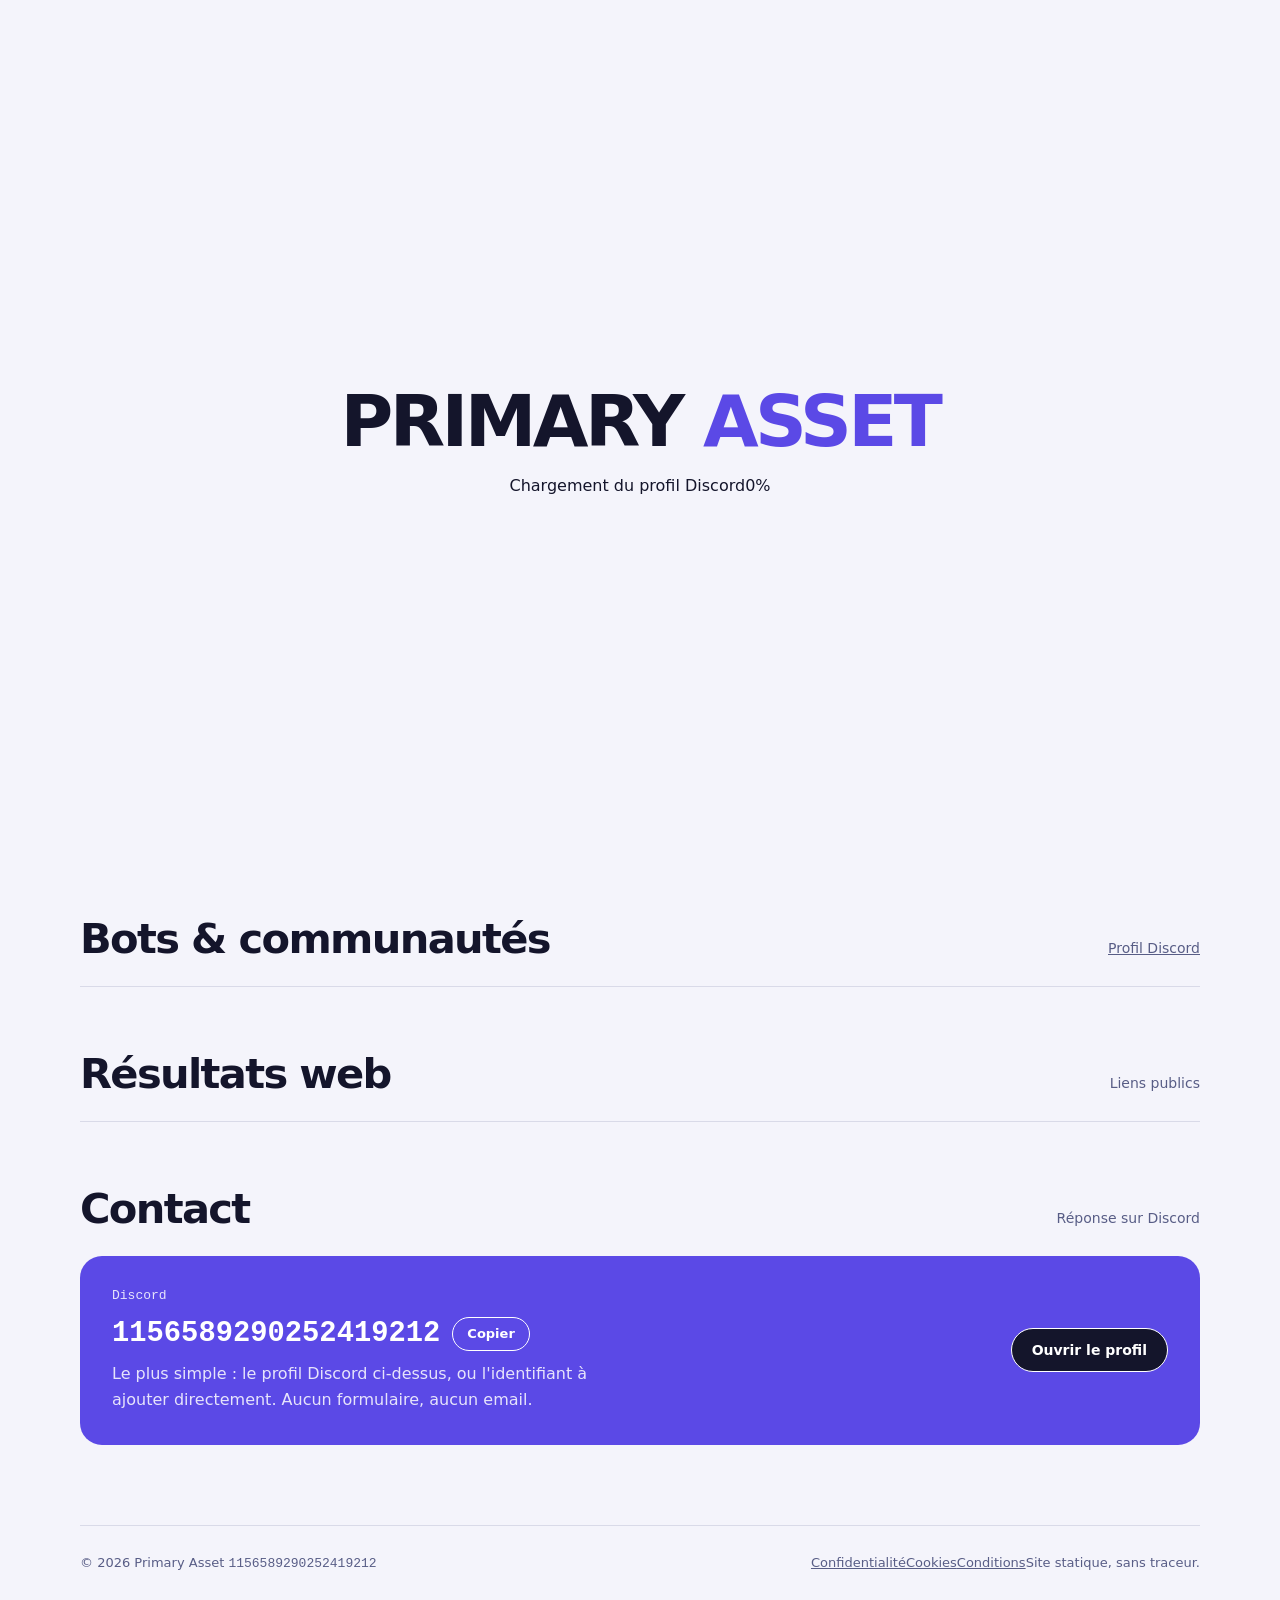
==== index.html @ 7b83eb38 "Update index.html" ====
<!doctype html>
<html lang="fr" data-theme="dark">
  <head>
    <meta charset="utf-8" />
    <meta name="viewport" content="width=device-width, initial-scale=1" />
    <title>Primary Asset | Portfolio Discord, projets et bots</title>
    <meta
      name="description"
      content="Portfolio Discord de Primary Asset : projets, bots, communautés et contact. Discord : 1156589290252419212."
    />
    <meta name="theme-color" content="#0c0d1b" media="(prefers-color-scheme: dark)" />
    <meta name="theme-color" content="#f6f7f9" media="(prefers-color-scheme: light)" />
    <link rel="canonical" href="https://primary-asset.fr/" />
    <meta name="color-scheme" content="dark light" />
    <meta property="og:type" content="profile" />
    <meta property="og:title" content="Primary Asset | Portfolio Discord" />
    <meta
      property="og:description"
      content="Projets, bots, communautés et contact de Primary Asset."
    />
    <meta property="og:locale" content="fr_FR" />
    <meta property="og:image" content="https://primary-asset.fr/og-image.png" />
    <meta property="og:image:width" content="1200" />
    <meta property="og:image:height" content="630" />
    <meta name="twitter:card" content="summary_large_image" />
    <meta name="twitter:title" content="Primary Asset | Portfolio Discord" />
    <meta name="twitter:image" content="https://primary-asset.fr/og-image.png" />
    <link rel="icon" type="image/svg+xml" href="icon.svg" />
    <meta property="og:site_name" content="Primary Asset" />
    <meta property="og:url" content="https://primary-asset.fr/" />

    <script>document.documentElement.classList.add("js");setTimeout(function(){document.documentElement.classList.add("ready")},4500);try{var t=localStorage.getItem("pa-theme");document.documentElement.dataset.theme=t||(matchMedia("(prefers-color-scheme: light)").matches?"light":"dark")}catch(e){}</script>
    <link rel="stylesheet" href="assets/fonts/fonts.css" />
    <link rel="stylesheet" href="styles.css" />
    <script type="application/ld+json">
    {"@context":"https://schema.org","@type":"WebSite","name":"Primary Asset","url":"https://primary-asset.fr/","inLanguage":"fr","author":{"@type":"Person","name":"Primary Asset","sameAs":["https://discord.com/users/1156589290252419212"]}}
    </script>
    <noscript><style>.boot{display:none}</style></noscript>
  </head>

  <body>
    <div id="boot" class="boot" aria-hidden="true">
      <div class="boot-inner">
        <p class="boot-word">PRIMARY <em>ASSET</em></p>
        <span class="boot-bar"><i></i></span>
        <p class="boot-row"><span>Chargement du profil Discord</span><span id="boot-count">0%</span></p>
      </div>
    </div>

    <a class="skip" href="#main">Aller au contenu</a>

    <header class="site-head">
      <div class="wrap head-row">
        <a class="brand" href="#top">
          <span class="brand-mark">PA</span>
          <span class="brand-name">Primary Asset</span>
        </a>

        <nav class="nav" aria-label="Navigation principale">
          <a href="#projets">Projets</a>
          <a href="#carte">Profil</a>
          <a href="#bots">Bots</a>
          <a href="#resultats">Résultats</a>
          <a href="#contact">Contact</a>
        </nav>

        <div class="head-actions">
          <button id="theme" class="icon-btn" type="button" aria-label="Changer de thème">
            <svg class="ico-theme" viewBox="0 0 24 24" width="18" height="18" aria-hidden="true"><circle cx="12" cy="12" r="8.5" fill="none" stroke="currentColor" stroke-width="1.8"/><path d="M12 3.5a8.5 8.5 0 0 1 0 17z" fill="currentColor"/></svg>
          </button>
          <a class="btn btn-sm" href="https://discord.com/users/1156589290252419212" rel="me noopener">
            Discord
          </a>
        </div>
      </div>
    </header>

    <main id="main">
      <section id="top" class="hero wrap">
        <div class="hero-txt">
          <p class="eyebrow rise" style="--d:0"><span class="pulse"></span>Portfolio Discord en français</p>
          <h1 id="titre">Primary <span class="slash">/</span> Asset</h1>
          <p class="lede rise" style="--d:450" id="accroche">
            Je construis des bots et des sites, et je fais vivre des communautés Discord.
            Toujours un projet en cours, toujours quelque chose à tester.
          </p>

          <div class="badges rise" style="--d:560">
            <span class="badge" id="pseudo">@primary-asset</span>
            <span class="badge" id="badge-id">1156589290252419212</span>
          </div>

          <div class="cta rise" style="--d:660">
            <a class="btn btn-primary" data-discord href="https://discord.com/users/1156589290252419212" rel="me noopener">Me contacter</a>
            <a class="btn" href="#projets">Voir les projets</a>
            <a class="btn btn-ghost" href="#resultats">Les résultats</a>
          </div>

          <div class="stats rise" style="--d:760">
            <div class="stat"><b id="stat-projects">0</b><small>projets</small></div>
            <div class="stat"><b id="stat-bots">0</b><small>bots et communautés</small></div>
            <div class="stat"><b id="stat-results">0</b><small>liens publics</small></div>
            <div class="stat"><b id="stat-langue">FR</b><small>langue</small></div>
          </div>
        </div>

        <div class="dcard-wrap rise" style="--d:500">
        <article id="carte" class="dcard" aria-label="Profil Discord">
          <div class="dcard-banner" id="dc-banner" aria-hidden="true"></div>
          <div class="dcard-head">
            <div class="dcard-avatar-wrap">
              <span class="dcard-avatar" id="dc-avatar" role="img" aria-label="Avatar Discord de Primary Asset"></span>
              <span class="dcard-status" id="dc-dot" aria-hidden="true"></span>
            </div>
            <button id="dc-live-toggle" class="dcard-switch" type="button" aria-pressed="false">
              <span class="dcard-switch-dot" aria-hidden="true"></span>
              <span id="dc-live-text">Activer le statut en direct</span>
            </button>
          </div>

          <div class="dcard-body">
            <h2 class="dcard-name"><span id="dc-name">Primary Asset</span> <span class="dcard-tagpill" id="dc-tag">FR</span></h2>
            <p class="dcard-handle" id="dc-handle">@primary-asset</p>
            <p class="dcard-meta">
              <span class="dcard-state" id="dc-state">HORS LIGNE</span>
              <span class="dcard-clock"><span id="dc-date">2026-01-01</span> <span id="dc-time">00:00:00</span></span>
            </p>
          </div>

          <div class="dcard-rows">
            <div class="dcard-row"><span class="k">Rôle</span><span class="v" id="dc-role"></span></div>
            <div class="dcard-row"><span class="k">Serveur</span><span class="v" id="dc-serveur"></span></div>
            <div class="dcard-row"><span class="k">Membres</span><span class="v" id="dc-membres"></span></div>
            <div class="dcard-row"><span class="k" id="dc-connexion-k">Dernière connexion</span><span class="v" id="dc-connexion"></span></div>
          </div>

          <footer class="dcard-foot">
            <span><b id="dc-projets">0</b> projets</span>
            <span><b id="dc-resultats">0</b> liens</span>
            <span><b id="dc-langue">FR</b> langue</span>
          </footer>
        </article>
        </div>
      </section>

      <div class="marquee" aria-hidden="true"><div class="marquee-track" id="marquee"></div></div>

      <section id="projets" class="wrap" data-reveal>
        <div class="sec-head">
          <h2>Projets</h2>
          <a href="#contact">Un projet en tête ?</a>
        </div>
        <div id="projects" class="cards"></div>
      </section>

      <section id="bots" class="wrap" data-reveal>
        <div class="sec-head">
          <h2>Bots &amp; communautés</h2>
          <a data-discord href="https://discord.com/users/1156589290252419212" rel="me noopener">Profil Discord</a>
        </div>
        <ul id="bots-list" class="list"></ul>
      </section>

      <section id="resultats" class="wrap" data-reveal>
        <div class="sec-head">
          <h2>Résultats web</h2>
          <span class="sec-note">Liens publics</span>
        </div>
        <ul id="results-list" class="list"></ul>
      </section>

      <section id="contact" class="wrap" data-reveal>
        <div class="sec-head">
          <h2>Contact</h2>
          <span class="sec-note">Réponse sur Discord</span>
        </div>

        <div class="contact-card">
          <div class="contact-txt">
            <p class="eyebrow">Discord</p>
            <p class="contact-id">
              <span id="discord-id">1156589290252419212</span>
              <button id="copy" class="btn btn-sm" type="button" data-copy="1156589290252419212">
                Copier
              </button>
            </p>
            <p class="contact-hint">
              Le plus simple : le profil Discord ci-dessus, ou l'identifiant à ajouter
              directement. Aucun formulaire, aucun email.
            </p>
          </div>
          <a class="btn btn-primary contact-cta" data-discord href="https://discord.com/users/1156589290252419212" rel="me noopener">
            Ouvrir le profil
          </a>
        </div>
      </section>
    </main>

    <footer class="site-foot wrap">
      <p>© <span id="year">2026</span> Primary Asset <span class="mono" id="foot-id">1156589290252419212</span></p>
      <nav class="foot-note" aria-label="Pages légales"><a href="confidentialite.html">Confidentialité</a><a href="cookies.html">Cookies</a><a href="conditions.html">Conditions</a><span>Site statique, sans traceur.</span></nav>
    </footer>

    <script src="content.js"></script>
    <script src="app.js"></script>
    <script src="motion.js"></script>
  </body>
</html>
---- styles.css ----
/* Primary Asset v3 — indigo nuit, accent violet, carte façon profil Discord */
:root{
  --bg:#0c0d1b;--bg-soft:#12142a;--panel:#171a36;--panel-2:#1e2244;
  --text:#eceefd;--muted:#a0a6cf;
  --line:rgba(160,170,255,.14);--line-strong:rgba(160,170,255,.3);
  --accent:#8b7bff;--accent-soft:#b3a8ff;--accent-ink:#0c0d1b;
  --ok:#3ddc97;--shadow:0 24px 60px rgba(3,4,20,.55);
  --font-sans:"Space Grotesk","Segoe UI",system-ui,sans-serif;
  --font-mono:"JetBrains Mono",ui-monospace,"Cascadia Mono",monospace;
}
[data-theme="light"]{
  --bg:#f4f4fb;--bg-soft:#ebecf7;--panel:#fff;--panel-2:#f1f2fb;
  --text:#14152b;--muted:#585d86;
  --line:rgba(30,34,90,.12);--line-strong:rgba(30,34,90,.26);
  --accent:#5b49e6;--accent-soft:#4a39c9;--accent-ink:#fff;
  --shadow:0 20px 44px rgba(30,34,90,.14);
}
*,*::before,*::after{box-sizing:border-box}
html{scroll-behavior:smooth;scroll-padding-top:96px}
body{margin:0;background:var(--bg);color:var(--text);font:400 16px/1.65 var(--font-sans);-webkit-font-smoothing:antialiased;overflow-x:hidden}
a{color:inherit}
::selection{background:var(--accent);color:var(--accent-ink)}
.wrap{width:min(1120px,100% - 40px);margin-inline:auto}
.mono{font-family:var(--font-mono)}
.sr-only{position:absolute;width:1px;height:1px;margin:-1px;padding:0;overflow:hidden;clip:rect(0 0 0 0);white-space:nowrap;border:0}
.skip{position:absolute;left:-9999px;top:0;z-index:200;padding:12px 16px;background:var(--accent);color:var(--accent-ink);font-weight:600}
.skip:focus{left:12px;top:12px}
:where(a,button,[tabindex]):focus-visible{outline:2px solid var(--accent-soft);outline-offset:3px}

/* chargement */
.boot{position:fixed;inset:0;z-index:900;display:grid;place-items:center;background:var(--bg);transition:opacity .4s,visibility .4s}
.boot.is-done{opacity:0;visibility:hidden}
.boot-inner{text-align:center}
.boot-word{margin:0;font-size:clamp(2rem,9vw,4.5rem);font-weight:700;letter-spacing:-.05em;line-height:1}
.boot-word em{font-style:normal;color:var(--accent)}
.boot-line{display:block;width:64px;height:3px;margin:18px auto 0;border-radius:3px;background:var(--accent);animation:bl 1s ease-in-out infinite}
.boot-note{margin:14px 0 0;font-size:13px;color:var(--muted)}
@keyframes bl{0%{transform:scaleX(.1)}60%,100%{transform:scaleX(1)}}

/* en-tête */
.site-head{position:sticky;top:0;z-index:100;border-bottom:1px solid var(--line);background:color-mix(in srgb,var(--bg) 85%,transparent);backdrop-filter:blur(14px)}
.head-row{display:flex;align-items:center;gap:18px;min-height:64px}
.brand{display:inline-flex;align-items:center;gap:10px;text-decoration:none;font-weight:700;letter-spacing:-.02em}
.brand-mark{display:grid;place-items:center;width:32px;height:32px;border-radius:10px;background:var(--accent);color:var(--accent-ink);font-size:13px;font-weight:700}
.nav{display:flex;gap:6px;margin-left:auto;font-size:14px}
.nav a{padding:7px 14px;border-radius:999px;color:var(--muted);text-decoration:none;transition:background .15s,color .15s}
.nav a:hover,.nav a[aria-current="true"]{background:var(--panel-2);color:var(--text)}
.head-actions{display:flex;align-items:center;gap:8px}
.icon-btn{width:36px;height:36px;display:grid;place-items:center;border:1px solid var(--line);border-radius:50%;background:transparent;color:var(--muted);cursor:pointer}
.icon-btn:hover{border-color:var(--line-strong);color:var(--text)}

/* boutons */
.btn{display:inline-flex;align-items:center;justify-content:center;gap:8px;min-height:44px;padding:10px 20px;border:1px solid var(--line-strong);border-radius:999px;background:transparent;color:var(--text);text-decoration:none;font:600 14px var(--font-sans);cursor:pointer;transition:transform .15s,background .15s,border-color .15s}
.btn:hover{border-color:var(--accent);transform:translateY(-1px)}
.btn-primary{background:var(--accent);border-color:var(--accent);color:var(--accent-ink)}
.btn-primary:hover{background:var(--accent-soft);border-color:var(--accent-soft)}
.btn-ghost{border-color:transparent;color:var(--muted)}
.btn-sm{min-height:34px;padding:6px 14px;font-size:13px}

/* accueil */
.hero{display:grid;grid-template-columns:minmax(0,1fr) 410px;gap:64px;align-items:center;padding:72px 0 48px}
.eyebrow{margin:0 0 14px;font:500 13px var(--font-mono);color:var(--accent-soft)}
h1{margin:0;font-size:clamp(3rem,8vw,6.2rem);font-weight:700;line-height:.95;letter-spacing:-.055em}
h1 .slash{font-weight:300;color:var(--muted)}
.lede{max-width:46ch;margin:26px 0 0;font-size:1.15rem;color:var(--muted)}
.badges{display:flex;flex-wrap:wrap;gap:8px;margin-top:22px}
.badge{padding:4px 12px;border:1px solid var(--line);border-radius:999px;font:400 12.5px var(--font-mono);color:var(--muted)}
.cta{display:flex;flex-wrap:wrap;gap:10px;margin-top:30px}
.stats{display:flex;flex-wrap:wrap;gap:6px 28px;margin-top:36px;padding-top:20px;border-top:1px solid var(--line)}
.stat{display:flex;align-items:baseline;gap:8px}
.stat b{font-size:1.25rem;font-weight:700;letter-spacing:-.02em}
.stat small{font-size:13px;color:var(--muted)}

/* carte profil */
.dcard{position:relative;border:1px solid var(--line);border-radius:22px;background:var(--panel);box-shadow:var(--shadow);overflow:hidden}
.dcard-banner{height:140px;background:linear-gradient(135deg,var(--accent),#2f2594) center/cover no-repeat}
.dcard-head{display:flex;align-items:flex-end;justify-content:space-between;gap:12px;padding:0 20px;margin-top:-46px}
.dcard-avatar-wrap{position:relative;width:92px;height:92px;flex:none}
.dcard-avatar{display:block;width:100%;height:100%;border-radius:50%;border:6px solid var(--panel);background:var(--panel-2) center/cover no-repeat}
.dcard-status{position:absolute;right:1px;bottom:1px;width:24px;height:24px;border-radius:50%;border:5px solid var(--panel);background:#8b9aab}
.dcard-status.is-on{background:var(--ok)}
.dcard-switch{display:inline-flex;align-items:center;gap:8px;margin-bottom:4px;padding:7px 14px;border:1px solid var(--line-strong);border-radius:999px;background:var(--panel-2);color:var(--text);font:600 12.5px var(--font-sans);cursor:pointer}
.dcard-switch:hover{border-color:var(--accent)}
.dcard-switch-dot{width:9px;height:9px;border-radius:50%;background:var(--muted)}
.dcard-switch[aria-pressed="true"]{border-color:var(--ok)}
.dcard-switch[aria-pressed="true"] .dcard-switch-dot{background:var(--ok);box-shadow:0 0 0 4px rgba(61,220,151,.2)}
.dcard-body{padding:14px 20px 4px}
.dcard-name{display:flex;flex-wrap:wrap;align-items:center;gap:8px;margin:0;font-size:1.45rem;font-weight:700;letter-spacing:-.03em}
.dcard-tagpill{padding:2px 9px;border-radius:7px;background:var(--panel-2);border:1px solid var(--line);font:500 12px var(--font-mono);color:var(--muted)}
.dcard-handle{margin:2px 0 0;font:400 12.5px var(--font-mono);color:var(--muted);overflow-wrap:anywhere}
.dcard-meta{display:flex;flex-wrap:wrap;align-items:center;gap:10px;margin:14px 0 0;font-size:13px;color:var(--muted)}
.dcard-state{padding:3px 11px;border-radius:999px;background:var(--panel-2);color:var(--muted);font-weight:600;font-size:12.5px}
.dcard-state.is-on{color:var(--ok)}
.dcard-clock{font-family:var(--font-mono);font-size:12px}
.dcard-rows{margin:16px 20px 0;padding:4px 16px;border-radius:14px;background:var(--panel-2)}
.dcard-row{display:flex;justify-content:space-between;gap:16px;padding:10px 0;font-size:14px}
.dcard-row+.dcard-row{border-top:1px solid var(--line)}
.dcard-row .k{color:var(--muted);flex:none}
.dcard-row .v{text-align:right;font-weight:600;overflow-wrap:anywhere}
.dcard-foot{display:grid;grid-template-columns:repeat(3,1fr);margin-top:16px;border-top:1px solid var(--line)}
.dcard-foot span{padding:14px 8px;text-align:center;font-size:12.5px;color:var(--muted)}
.dcard-foot span+span{border-left:1px solid var(--line)}
.dcard-foot b{display:block;font-size:1.2rem;color:var(--text)}

/* sections */
section[id]{padding:56px 0 8px}
.hero{padding-bottom:48px}
.sec-head{display:flex;align-items:baseline;justify-content:space-between;gap:16px;margin-bottom:24px}
.sec-head h2{margin:0;font-size:clamp(1.8rem,4vw,2.6rem);font-weight:700;letter-spacing:-.04em;line-height:1.1}
.sec-head a,.sec-note{font-size:14px;color:var(--muted)}
.sec-head a:hover{color:var(--accent-soft)}
[data-reveal]{opacity:1;transform:none}

/* projets */
.cards{display:grid;grid-template-columns:repeat(6,minmax(0,1fr));gap:14px}
.card{grid-column:span 3;display:flex;flex-direction:column;gap:12px;padding:22px;border:1px solid var(--line);border-radius:18px;background:var(--panel);text-decoration:none;transition:border-color .18s,transform .18s}
.card:hover{border-color:var(--accent);transform:translateY(-2px)}
.card:nth-child(1){grid-column:span 4;grid-row:span 2;padding:30px;justify-content:flex-end;background:var(--panel-2)}
.card:nth-child(1) h3{font-size:2.2rem}
.card:nth-child(1) .bio{font-size:1.05rem;max-width:44ch}
.card:nth-child(2),.card:nth-child(3){grid-column:span 2}
.card-top{display:flex;align-items:center;gap:12px}
.mark{display:grid;place-items:center;width:40px;height:40px;border-radius:12px;background:hsl(var(--h) 70% 55%/.18);color:hsl(var(--h) 85% 72%);font-weight:700}
[data-theme="light"] .mark{color:hsl(var(--h) 65% 36%)}
.card h3{margin:0;font-size:1.3rem;font-weight:700;letter-spacing:-.03em}
.bio{margin:0;color:var(--muted);font-size:.95rem}
.bio.is-empty{font-style:italic;opacity:.7}
.tags{display:flex;flex-wrap:wrap;gap:6px;margin-top:auto}
.tags span{padding:2px 10px;border:1px solid var(--line);border-radius:999px;font-size:12px;color:var(--muted)}
.res-tags{margin-top:6px}
.host{font:400 12px var(--font-mono);color:var(--accent-soft)}

/* listes */
.list{margin:0;padding:0;list-style:none;border-top:1px solid var(--line)}
.list li{display:grid;grid-template-columns:minmax(0,1fr) auto;gap:14px;align-items:center;padding:16px 8px;border-bottom:1px solid var(--line);border-radius:10px}
.list li:hover{background:var(--panel)}
.list .n{display:none}
.list b{display:block;font-size:1.02rem;font-weight:600;letter-spacing:-.01em}
.list small{display:block;font-size:13.5px;color:var(--muted)}
.list a.name{text-decoration:none}
.list a.name:hover{color:var(--accent-soft);text-decoration:underline;text-underline-offset:4px}
.list .go{font-size:13px;font-weight:600;color:var(--muted);text-decoration:none}
.list .go:hover{color:var(--accent-soft)}

/* contact */
.contact-card{display:flex;flex-wrap:wrap;align-items:center;justify-content:space-between;gap:24px;padding:32px;border-radius:22px;background:var(--accent);color:var(--accent-ink)}
.contact-card .eyebrow{color:inherit;opacity:.85}
.contact-id{display:flex;flex-wrap:wrap;align-items:center;gap:12px;margin:0;font:600 clamp(1.1rem,3.4vw,1.8rem) var(--font-mono);overflow-wrap:anywhere}
.contact-hint{max-width:50ch;margin:10px 0 0;opacity:.85}
.contact-card .btn{border-color:var(--accent-ink);color:var(--accent-ink)}
.contact-card .btn-primary{background:var(--accent-ink);color:var(--accent)}
[data-theme="light"] .contact-card .btn-primary{color:#fff;background:#14152b}
.contact-card .btn:hover{transform:translateY(-1px)}

/* pied de page et pages légales */
.site-foot{display:flex;flex-wrap:wrap;justify-content:space-between;gap:10px;margin-top:72px;padding:26px 0 40px;border-top:1px solid var(--line);font-size:13px;color:var(--muted)}
.site-foot p{margin:0}.site-foot a:hover{color:var(--text)}
.legal{max-width:760px;padding:56px 0 0}
.legal h1{font-size:clamp(2.4rem,7vw,3.8rem)}
.legal h2{margin:38px 0 8px;font-size:1.3rem;letter-spacing:-.02em}
.legal p,.legal li{color:var(--muted)}
.legal strong{color:var(--text)}
.legal a:not(.btn){color:var(--accent-soft)}
.legal code{padding:1px 6px;border-radius:5px;background:var(--panel-2);font:13px var(--font-mono)}
.legal-lede{margin:20px 0 6px;font-size:1.1rem}
.legal-date{font:12.5px var(--font-mono)}
.legal-back{margin-top:40px}

@media (max-width:960px){
  .hero{grid-template-columns:1fr;gap:44px;padding-top:48px}
  .dcard{max-width:460px}
}
@media (max-width:820px){
  .head-row{flex-wrap:wrap;row-gap:0;padding-top:8px}
  .head-actions{margin-left:auto}
  .nav{order:3;flex-basis:100%;margin:0;overflow-x:auto;scrollbar-width:none}
  .nav a{white-space:nowrap}
  .cards{grid-template-columns:1fr 1fr}
  .card,.card:nth-child(n){grid-column:span 1;grid-row:auto;padding:22px}
  .card:nth-child(1){grid-column:span 2;padding:26px}
}
@media (max-width:560px){
  .wrap{width:min(1120px,100% - 28px)}
  .cards{grid-template-columns:1fr}
  .card:nth-child(n){grid-column:span 1}
  .brand-name{display:none}
  .contact-card{padding:24px}
}
@media (prefers-reduced-motion:reduce){
  html{scroll-behavior:auto}
  *,*::before,*::after{animation-duration:.001ms!important;animation-iteration-count:1!important;transition-duration:.001ms!important}
}
@media print{.site-head,.boot,.skip,.dcard-switch,#copy{display:none!important}body{background:#fff;color:#000}}

/* éditeur (#edition) */

.editor-overlay {
  position: fixed;
  inset: 0;
  z-index: 1000;
  display: grid;
  place-items: center;
  padding: 24px 16px;
  background: rgba(4, 6, 9, 0.72);
  backdrop-filter: blur(6px);
  overflow-y: auto;
}

.editor-panel {
  width: min(760px, 100%);
  max-height: min(88vh, 900px);
  display: flex;
  flex-direction: column;
  border: 1px solid var(--line-strong);
  background: var(--bg);
  box-shadow: var(--shadow);
}

.editor-head {
  position: relative;
  padding: 18px 22px 14px;
  border-bottom: 1px solid var(--line);
}

.editor-head h2 {
  margin: 0 0 4px;
  font-size: 1.2rem;
  letter-spacing: -0.02em;
}

.editor-sub {
  margin: 0;
  max-width: 52ch;
  font-size: 12.5px;
  color: var(--muted);
}

.editor-close {
  position: absolute;
  top: 14px;
  right: 14px;
  width: 30px;
  height: 30px;
  border: 1px solid var(--line);
  background: transparent;
  color: var(--muted);
  cursor: pointer;
}

.editor-close:hover {
  color: var(--text);
  border-color: var(--accent);
}

.editor-body {
  padding: 18px 22px 22px;
  overflow-y: auto;
}

.editor-group {
  margin: 0 0 22px;
  padding: 0;
  border: 0;
}

.editor-group legend {
  padding: 0 0 10px;
  font-family: var(--font-mono);
  font-size: 11px;
  letter-spacing: 0.14em;
  text-transform: uppercase;
  color: var(--accent);
}

.editor-field {
  display: block;
  margin-bottom: 12px;
}

.editor-field > span {
  display: block;
  margin-bottom: 5px;
  font-family: var(--font-mono);
  font-size: 10.5px;
  letter-spacing: 0.08em;
  text-transform: uppercase;
  color: var(--muted);
}

.editor-field input,
.editor-field textarea {
  width: 100%;
  padding: 9px 11px;
  border: 1px solid var(--line);
  background: var(--panel);
  color: var(--text);
  font-family: var(--font-sans);
  font-size: 13.5px;
  line-height: 1.5;
  resize: vertical;
}

.editor-field input:focus,
.editor-field textarea:focus {
  outline: 2px solid var(--accent-soft);
  outline-offset: 1px;
  border-color: var(--accent);
}

.editor-projects {
  display: grid;
  gap: 12px;
  margin-bottom: 12px;
}

.editor-project {
  padding: 14px;
  border: 1px solid var(--line);
  background: var(--panel);
}

.editor-project-head {
  display: grid;
  grid-template-columns: 1fr auto;
  gap: 10px;
  align-items: end;
  margin-bottom: 10px;
}

.editor-project-head .editor-field {
  margin-bottom: 0;
}

.editor-remove {
  color: var(--accent-soft);
  border-color: rgba(249, 55, 34, 0.4);
}

.editor-actions {
  display: flex;
  flex-wrap: wrap;
  gap: 10px;
  padding-top: 16px;
  border-top: 1px solid var(--line);
}
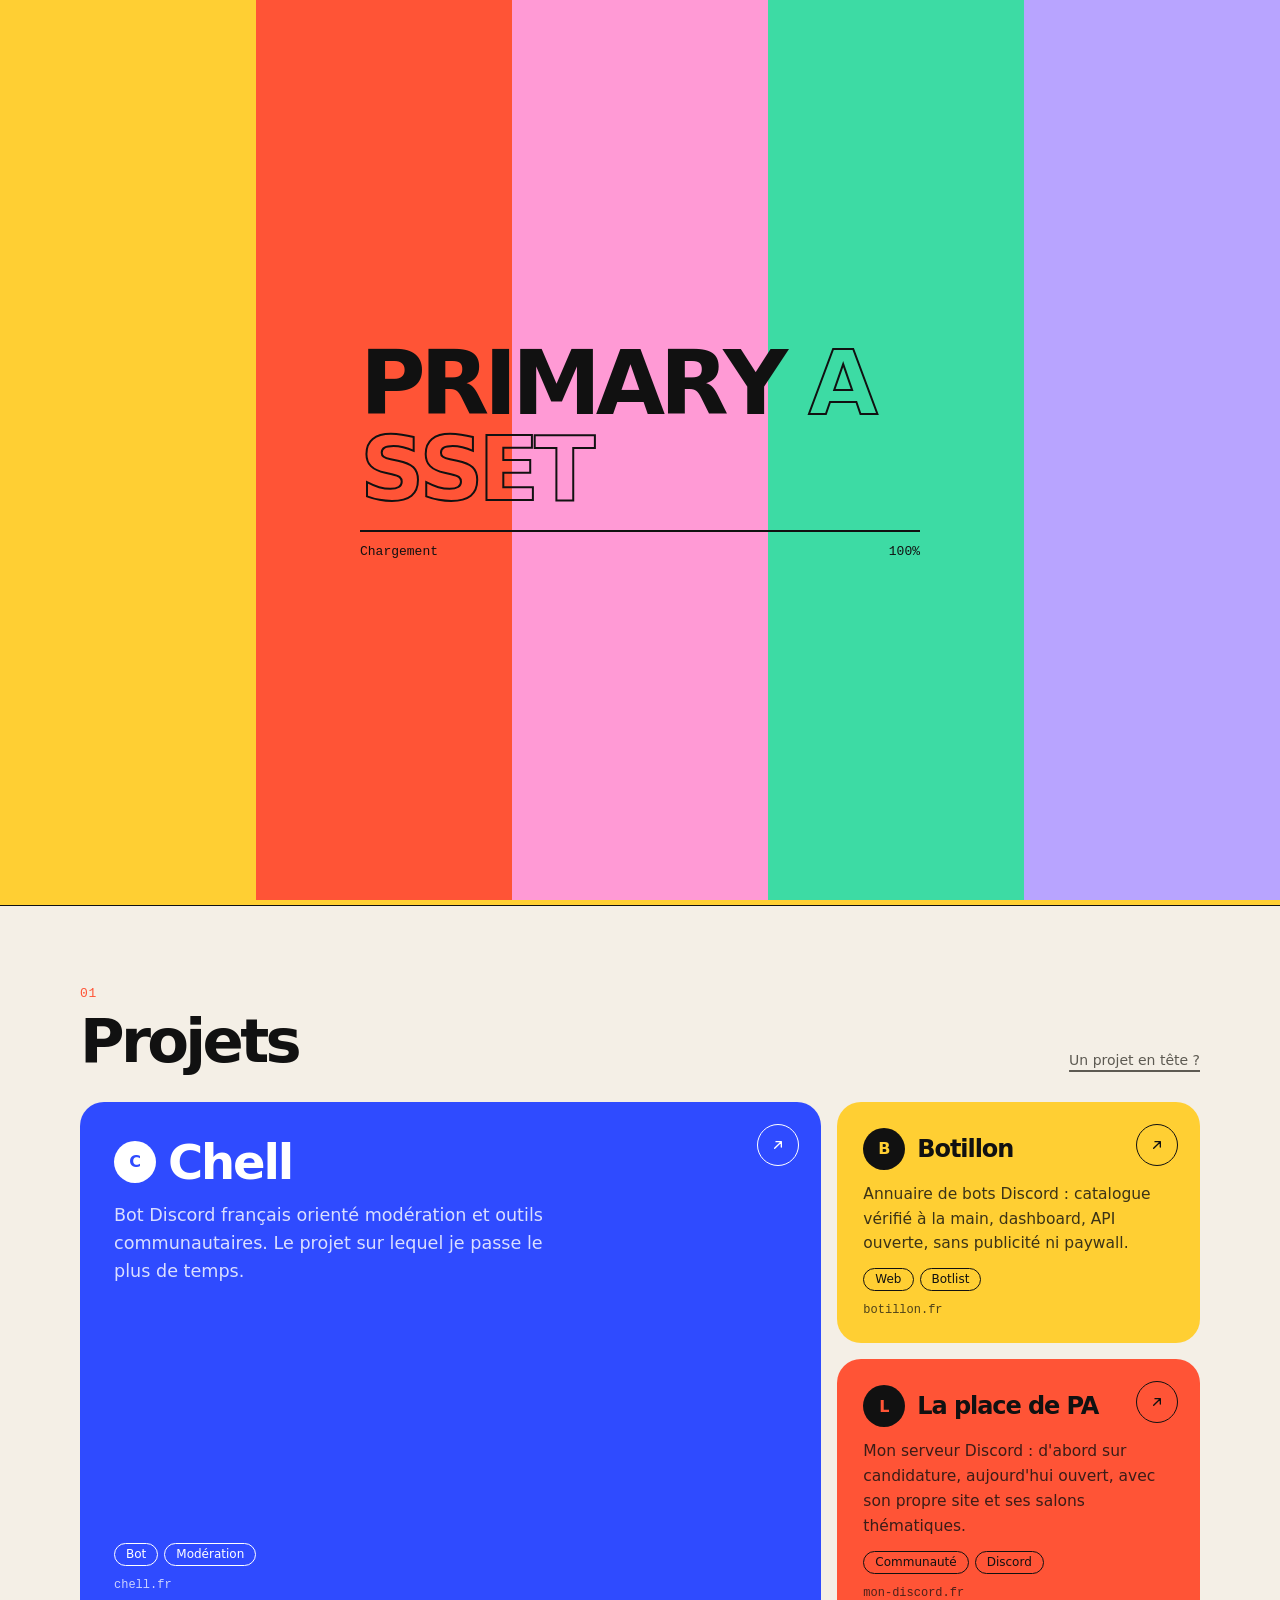
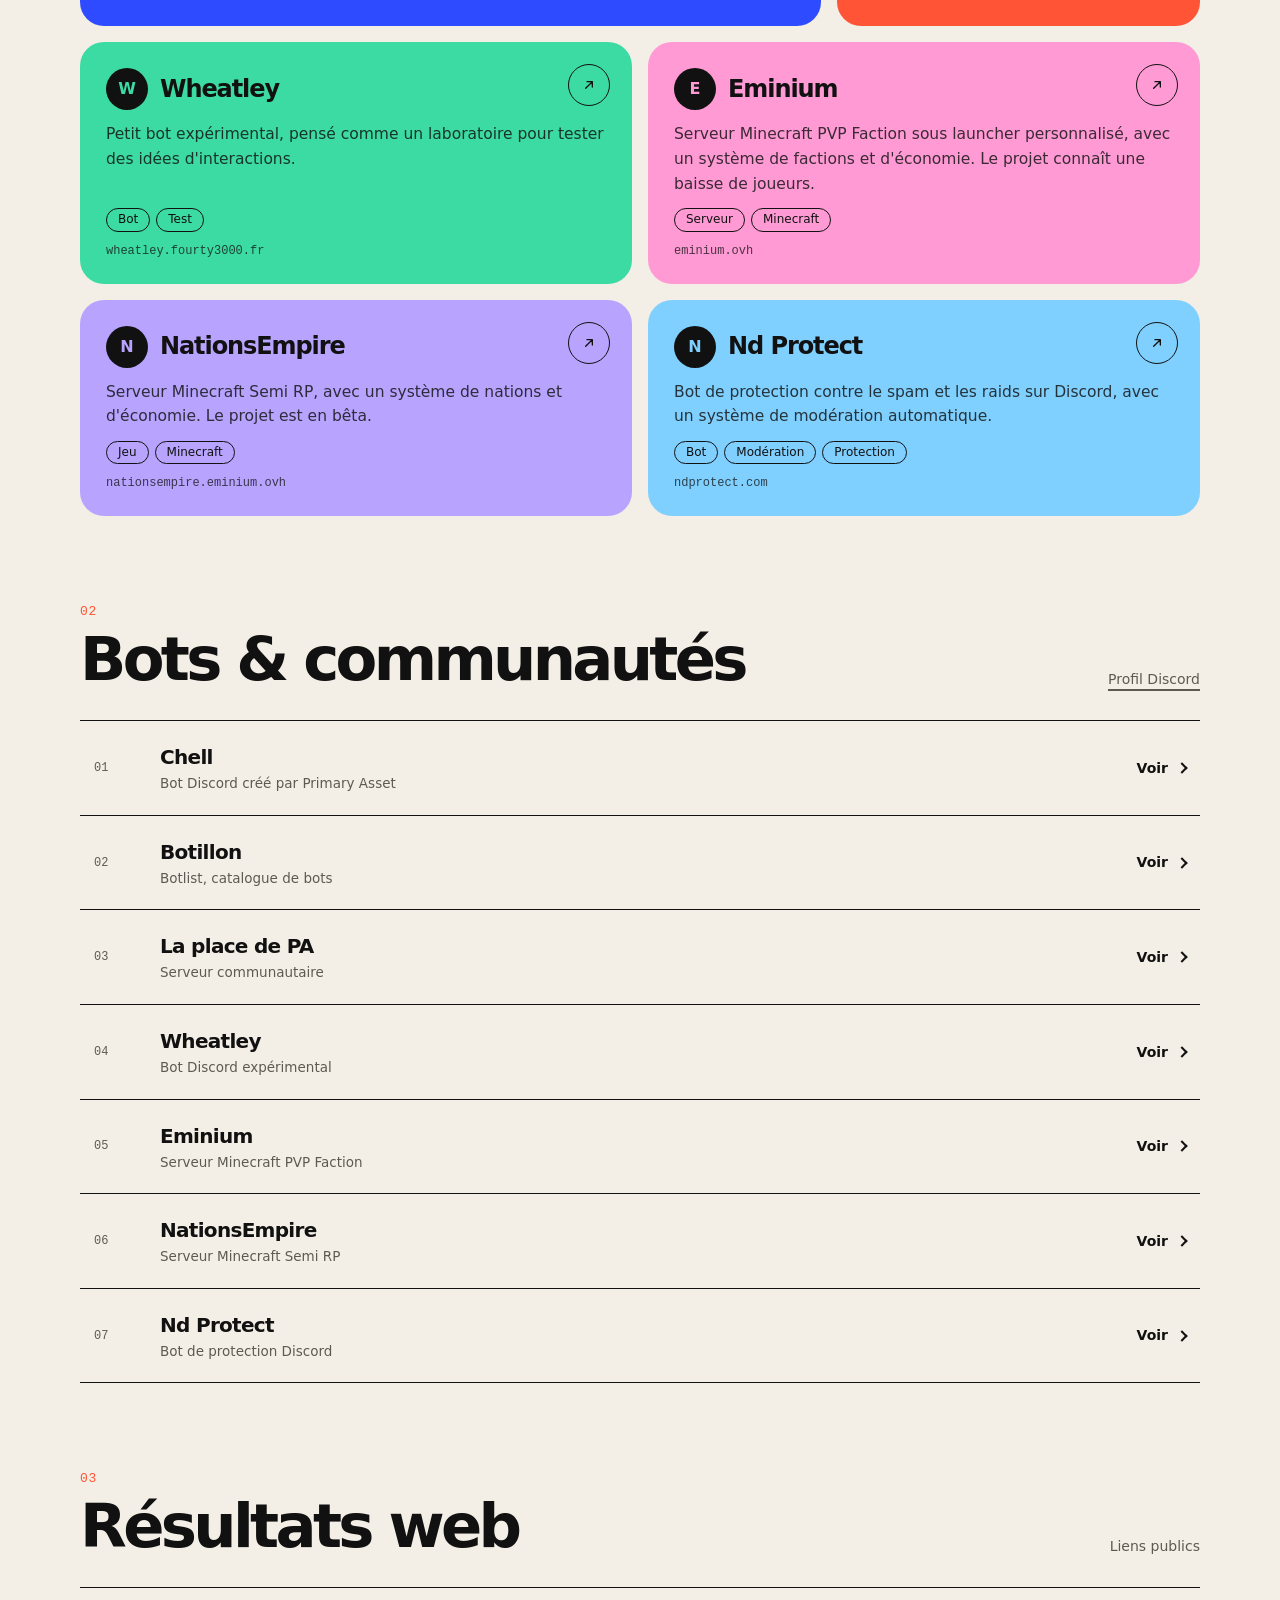
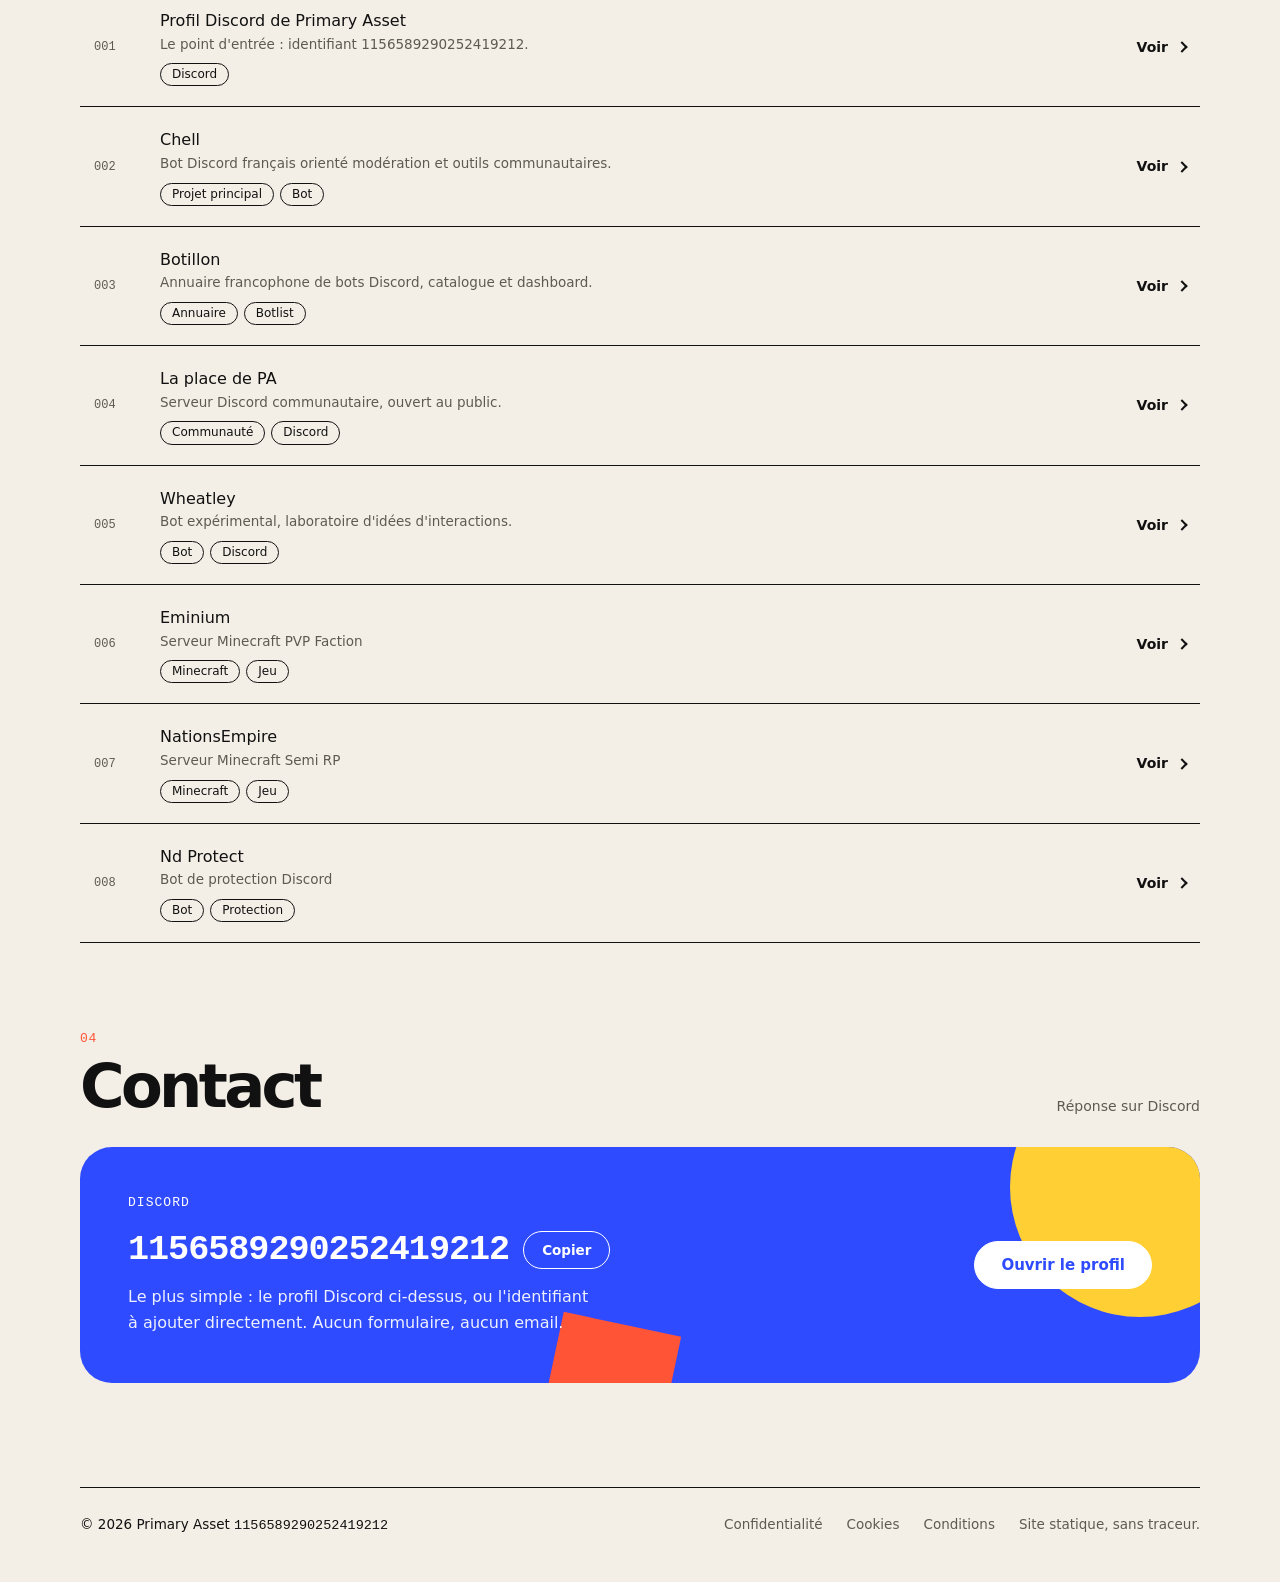
==== commit 1352508d: "Nouveau design : aplats colorés et motion" ====
--- a/index.html
+++ b/index.html
@@ -8,8 +8,8 @@
       name="description"
       content="Portfolio Discord de Primary Asset : projets, bots, communautés et contact. Discord : 1156589290252419212."
     />
-    <meta name="theme-color" content="#0c0d1b" media="(prefers-color-scheme: dark)" />
-    <meta name="theme-color" content="#f6f7f9" media="(prefers-color-scheme: light)" />
+    <meta name="theme-color" content="#111111" media="(prefers-color-scheme: dark)" />
+    <meta name="theme-color" content="#f4efe6" media="(prefers-color-scheme: light)" />
     <link rel="canonical" href="https://primary-asset.fr/" />
     <meta name="color-scheme" content="dark light" />
     <meta property="og:type" content="profile" />
@@ -40,10 +40,11 @@
 
   <body>
     <div id="boot" class="boot" aria-hidden="true">
+      <div class="boot-stripes"><i></i><i></i><i></i><i></i><i></i></div>
       <div class="boot-inner">
         <p class="boot-word">PRIMARY <em>ASSET</em></p>
-        <span class="boot-bar"><i></i></span>
-        <p class="boot-row"><span>Chargement du profil Discord</span><span id="boot-count">0%</span></p>
+        
+        <p class="boot-row"><span>Chargement</span><span id="boot-count">0%</span></p>
       </div>
     </div>
 
--- a/styles.css
+++ b/styles.css
@@ -1,196 +1,302 @@
-/* Primary Asset v3 — indigo nuit, accent violet, carte façon profil Discord */
+/* Primary Asset v5 : aplats, grosse typo, motion sobre */
 :root{
-  --bg:#0c0d1b;--bg-soft:#12142a;--panel:#171a36;--panel-2:#1e2244;
-  --text:#eceefd;--muted:#a0a6cf;
-  --line:rgba(160,170,255,.14);--line-strong:rgba(160,170,255,.3);
-  --accent:#8b7bff;--accent-soft:#b3a8ff;--accent-ink:#0c0d1b;
-  --ok:#3ddc97;--shadow:0 24px 60px rgba(3,4,20,.55);
+  --bg:#f4efe6;--bg-soft:#ebe5d8;--panel:#fffdf8;--panel-2:#ece6d9;
+  --text:#111;--muted:#5d5a52;
+  --line:rgba(17,17,17,.16);--line-strong:rgba(17,17,17,.9);
+  --blue:#2f4bff;--coral:#ff5436;--yellow:#ffcf33;--mint:#3ddba4;--pink:#ff9ad5;--lilac:#b8a4ff;--sky:#7fd0ff;
+  --hl:#ff5436;--accent:#2f4bff;--accent-soft:#2f4bff;--accent-ink:#fff;--ok:#18b37e;
+  --shadow:0 20px 60px rgba(0,0,0,.25);
+  --ease:cubic-bezier(.22,1,.36,1);
   --font-sans:"Space Grotesk","Segoe UI",system-ui,sans-serif;
   --font-mono:"JetBrains Mono",ui-monospace,"Cascadia Mono",monospace;
 }
-[data-theme="light"]{
-  --bg:#f4f4fb;--bg-soft:#ebecf7;--panel:#fff;--panel-2:#f1f2fb;
-  --text:#14152b;--muted:#585d86;
-  --line:rgba(30,34,90,.12);--line-strong:rgba(30,34,90,.26);
-  --accent:#5b49e6;--accent-soft:#4a39c9;--accent-ink:#fff;
-  --shadow:0 20px 44px rgba(30,34,90,.14);
+[data-theme="dark"]{
+  --bg:#111;--bg-soft:#1a1a1a;--panel:#1b1b1b;--panel-2:#262626;
+  --text:#f4efe6;--muted:#a7a299;
+  --line:rgba(244,239,230,.18);--line-strong:rgba(244,239,230,.9);
+  --accent-soft:#8da0ff;--ok:#3ddba4;
 }
 *,*::before,*::after{box-sizing:border-box}
-html{scroll-behavior:smooth;scroll-padding-top:96px}
-body{margin:0;background:var(--bg);color:var(--text);font:400 16px/1.65 var(--font-sans);-webkit-font-smoothing:antialiased;overflow-x:hidden}
+html{scroll-behavior:smooth;scroll-padding-top:90px}
+body{margin:0;background:var(--bg);color:var(--text);font:400 16px/1.6 var(--font-sans);-webkit-font-smoothing:antialiased;overflow-x:hidden;counter-reset:sec}
 a{color:inherit}
-::selection{background:var(--accent);color:var(--accent-ink)}
+::selection{background:var(--yellow);color:#111}
 .wrap{width:min(1120px,100% - 40px);margin-inline:auto}
 .mono{font-family:var(--font-mono)}
 .sr-only{position:absolute;width:1px;height:1px;margin:-1px;padding:0;overflow:hidden;clip:rect(0 0 0 0);white-space:nowrap;border:0}
-.skip{position:absolute;left:-9999px;top:0;z-index:200;padding:12px 16px;background:var(--accent);color:var(--accent-ink);font-weight:600}
+.skip{position:absolute;left:-9999px;top:0;z-index:2000;padding:12px 16px;background:var(--blue);color:#fff;font-weight:600}
 .skip:focus{left:12px;top:12px}
-:where(a,button,[tabindex]):focus-visible{outline:2px solid var(--accent-soft);outline-offset:3px}
-
-/* chargement */
-.boot{position:fixed;inset:0;z-index:900;display:grid;place-items:center;background:var(--bg);transition:opacity .4s,visibility .4s}
-.boot.is-done{opacity:0;visibility:hidden}
-.boot-inner{text-align:center}
-.boot-word{margin:0;font-size:clamp(2rem,9vw,4.5rem);font-weight:700;letter-spacing:-.05em;line-height:1}
-.boot-word em{font-style:normal;color:var(--accent)}
-.boot-line{display:block;width:64px;height:3px;margin:18px auto 0;border-radius:3px;background:var(--accent);animation:bl 1s ease-in-out infinite}
-.boot-note{margin:14px 0 0;font-size:13px;color:var(--muted)}
-@keyframes bl{0%{transform:scaleX(.1)}60%,100%{transform:scaleX(1)}}
+:where(a,button,[tabindex]):focus-visible{outline:3px solid var(--blue);outline-offset:3px}
+.js:not(.ready){overflow:hidden}
+
+/* progression et curseur */
+.progress{position:fixed;left:0;top:0;z-index:300;width:100%;height:4px;background:var(--coral);transform-origin:0 50%;transform:scaleX(var(--p,0));pointer-events:none}
+.cursor{position:fixed;left:0;top:0;z-index:1500;width:34px;height:34px;margin:-17px 0 0 -17px;border:1.5px solid #fff;border-radius:50%;mix-blend-mode:difference;pointer-events:none;opacity:0;transition:width .4s var(--ease),height .4s var(--ease),margin .4s var(--ease),background .3s,opacity .3s}
+.cursor.on{opacity:1}
+.cursor.hot{width:76px;height:76px;margin:-38px 0 0 -38px;background:#fff}
+
+/* chargement : bandes de couleur */
+.boot{position:fixed;inset:0;z-index:900;display:grid;place-items:center;transition:visibility 0s 1.4s}
+.boot.is-done{visibility:hidden;pointer-events:none}
+.boot-stripes{position:absolute;inset:0;display:grid;grid-template-columns:repeat(5,1fr)}
+.boot-stripes i{background:var(--s);transition:transform 1s var(--ease);transition-delay:calc(var(--k)*80ms)}
+.boot-stripes i:nth-child(1){--s:var(--yellow);--k:0}
+.boot-stripes i:nth-child(2){--s:var(--coral);--k:1}
+.boot-stripes i:nth-child(3){--s:var(--pink);--k:2}
+.boot-stripes i:nth-child(4){--s:var(--mint);--k:3}
+.boot-stripes i:nth-child(5){--s:var(--lilac);--k:4}
+.boot.is-done .boot-stripes i{transform:translateY(-101%)}
+.boot-inner{position:relative;width:min(560px,86vw);color:#111;transition:opacity .35s,transform .7s var(--ease)}
+.boot.is-done .boot-inner{opacity:0;transform:translateY(-40px)}
+.boot-word{margin:0;font-size:clamp(2.4rem,11vw,5.6rem);font-weight:700;letter-spacing:-.06em;line-height:.95}
+.boot-word span{display:inline-block;animation:bootch .8s var(--ease) both;animation-delay:calc(var(--i)*50ms)}
+.boot-word em{font-style:normal;color:transparent;-webkit-text-stroke:2px #111}
+.boot-row{display:flex;justify-content:space-between;margin:18px 0 0;padding-top:12px;border-top:2px solid #111;font:500 13px var(--font-mono)}
+@keyframes bootch{from{opacity:0;transform:translateY(70%)}}
 
 /* en-tête */
-.site-head{position:sticky;top:0;z-index:100;border-bottom:1px solid var(--line);background:color-mix(in srgb,var(--bg) 85%,transparent);backdrop-filter:blur(14px)}
-.head-row{display:flex;align-items:center;gap:18px;min-height:64px}
-.brand{display:inline-flex;align-items:center;gap:10px;text-decoration:none;font-weight:700;letter-spacing:-.02em}
-.brand-mark{display:grid;place-items:center;width:32px;height:32px;border-radius:10px;background:var(--accent);color:var(--accent-ink);font-size:13px;font-weight:700}
-.nav{display:flex;gap:6px;margin-left:auto;font-size:14px}
-.nav a{padding:7px 14px;border-radius:999px;color:var(--muted);text-decoration:none;transition:background .15s,color .15s}
-.nav a:hover,.nav a[aria-current="true"]{background:var(--panel-2);color:var(--text)}
-.head-actions{display:flex;align-items:center;gap:8px}
-.icon-btn{width:36px;height:36px;display:grid;place-items:center;border:1px solid var(--line);border-radius:50%;background:transparent;color:var(--muted);cursor:pointer}
-.icon-btn:hover{border-color:var(--line-strong);color:var(--text)}
-
-/* boutons */
-.btn{display:inline-flex;align-items:center;justify-content:center;gap:8px;min-height:44px;padding:10px 20px;border:1px solid var(--line-strong);border-radius:999px;background:transparent;color:var(--text);text-decoration:none;font:600 14px var(--font-sans);cursor:pointer;transition:transform .15s,background .15s,border-color .15s}
-.btn:hover{border-color:var(--accent);transform:translateY(-1px)}
-.btn-primary{background:var(--accent);border-color:var(--accent);color:var(--accent-ink)}
-.btn-primary:hover{background:var(--accent-soft);border-color:var(--accent-soft)}
+.site-head{position:sticky;top:0;z-index:100;background:var(--bg);border-bottom:1.5px solid transparent;transition:border-color .3s}
+.site-head.is-scrolled{border-color:var(--text)}
+.head-row{display:flex;align-items:center;gap:20px;min-height:76px;transition:min-height .4s var(--ease)}
+.is-scrolled .head-row{min-height:60px}
+.brand{display:inline-flex;align-items:center;gap:10px;text-decoration:none;font-weight:700;letter-spacing:-.03em}
+.brand-mark{display:grid;place-items:center;width:36px;height:36px;border-radius:50%;background:var(--blue);color:#fff;font-size:13px;font-weight:700;transition:transform .6s var(--ease),background .3s}
+.brand:hover .brand-mark{transform:rotate(360deg);background:var(--coral)}
+.nav{display:flex;gap:26px;margin-left:auto;font-size:15px;font-weight:500}
+.nav a{position:relative;padding:4px 0;text-decoration:none}
+.nav a::after{content:"";position:absolute;left:0;right:0;bottom:-2px;height:3px;background:var(--coral);transform:scaleX(0);transform-origin:100% 50%;transition:transform .5s var(--ease)}
+.nav a:hover::after,.nav a[aria-current="true"]::after{transform:scaleX(1);transform-origin:0 50%}
+.head-actions{display:flex;align-items:center;gap:10px}
+.icon-btn{width:38px;height:38px;display:grid;place-items:center;border:1.5px solid var(--text);border-radius:50%;background:transparent;color:var(--text);cursor:pointer;transition:background .3s,color .3s}
+.icon-btn:hover{background:var(--text);color:var(--bg)}
+.ico-theme{transition:rotate .7s var(--ease)}
+.icon-btn:hover .ico-theme{rotate:180deg}
+[data-theme="dark"] .ico-theme{rotate:180deg}
+
+/* boutons : balayage de couleur */
+.btn{--tx:0px;--ty:0px;position:relative;isolation:isolate;overflow:hidden;display:inline-flex;align-items:center;justify-content:center;gap:8px;min-height:48px;padding:10px 26px;border:1.5px solid var(--text);border-radius:999px;background:transparent;color:var(--text);text-decoration:none;font:600 15px var(--font-sans);cursor:pointer;translate:var(--tx) var(--ty);transition:translate .35s var(--ease),color .35s,border-color .35s}
+.btn::before{content:"";position:absolute;left:-10%;right:-10%;top:100%;height:160%;z-index:-1;border-radius:50% 50% 0 0;background:var(--text);transition:top .55s var(--ease),border-radius .55s var(--ease)}
+.btn:hover::before{top:-20%;border-radius:0}
+.btn:hover{color:var(--bg)}
+.btn-primary{background:var(--blue);border-color:var(--blue);color:#fff}
+.btn-primary::before{background:var(--coral)}
+.btn-primary:hover{color:#111;border-color:var(--coral)}
 .btn-ghost{border-color:transparent;color:var(--muted)}
-.btn-sm{min-height:34px;padding:6px 14px;font-size:13px}
+.btn-sm{min-height:38px;padding:6px 18px;font-size:13.5px}
+.btn:active{scale:.97}
 
 /* accueil */
-.hero{display:grid;grid-template-columns:minmax(0,1fr) 410px;gap:64px;align-items:center;padding:72px 0 48px}
-.eyebrow{margin:0 0 14px;font:500 13px var(--font-mono);color:var(--accent-soft)}
-h1{margin:0;font-size:clamp(3rem,8vw,6.2rem);font-weight:700;line-height:.95;letter-spacing:-.055em}
-h1 .slash{font-weight:300;color:var(--muted)}
-.lede{max-width:46ch;margin:26px 0 0;font-size:1.15rem;color:var(--muted)}
-.badges{display:flex;flex-wrap:wrap;gap:8px;margin-top:22px}
-.badge{padding:4px 12px;border:1px solid var(--line);border-radius:999px;font:400 12.5px var(--font-mono);color:var(--muted)}
-.cta{display:flex;flex-wrap:wrap;gap:10px;margin-top:30px}
-.stats{display:flex;flex-wrap:wrap;gap:6px 28px;margin-top:36px;padding-top:20px;border-top:1px solid var(--line)}
+.hero{display:grid;grid-template-columns:minmax(0,1fr) 400px;gap:72px;align-items:center;padding:72px 0 48px}
+.eyebrow{display:flex;align-items:center;gap:10px;margin:0 0 20px;font:500 13px var(--font-mono);text-transform:uppercase;letter-spacing:.08em}
+.pulse{position:relative;width:10px;height:10px;border-radius:50%;background:var(--mint)}
+.pulse::after{content:"";position:absolute;inset:0;border-radius:50%;background:var(--mint);animation:ping 2s var(--ease) infinite}
+@keyframes ping{to{transform:scale(3);opacity:0}}
+h1{margin:0;font-size:clamp(3.4rem,9.4vw,7.2rem);font-weight:700;line-height:.94;letter-spacing:-.065em}
+.word{display:inline-block;overflow:hidden;vertical-align:top;padding:0 .03em .12em;margin-bottom:-.12em;white-space:nowrap}
+.ch{display:inline-block}
+.rise ~ .word .ch{color:var(--hl)}
+h1 .slash{display:inline-block;font-weight:400;color:var(--blue);animation:sway 6s ease-in-out infinite}
+@keyframes sway{50%{transform:rotate(18deg)}}
+.lede{max-width:44ch;margin:30px 0 0;font-size:1.2rem;color:var(--muted)}
+.badges{display:flex;flex-wrap:wrap;gap:8px;margin-top:24px}
+.badge{padding:4px 14px;border:1.5px solid var(--text);border-radius:999px;font:500 12.5px var(--font-mono);transition:background .3s,color .3s}
+.badge:hover{background:var(--yellow);color:#111;border-color:var(--yellow)}
+.cta{display:flex;flex-wrap:wrap;gap:10px;margin-top:34px}
+.stats{display:flex;flex-wrap:wrap;gap:10px 34px;margin-top:44px;padding-top:22px;border-top:1.5px solid var(--text)}
 .stat{display:flex;align-items:baseline;gap:8px}
-.stat b{font-size:1.25rem;font-weight:700;letter-spacing:-.02em}
+.stat b{font-size:2rem;font-weight:700;letter-spacing:-.04em;line-height:1;font-variant-numeric:tabular-nums}
 .stat small{font-size:13px;color:var(--muted)}
 
+/* entrée du hero */
+.js .rise{opacity:0}
+.ready .rise{animation:rise 1s var(--ease) both;animation-delay:calc(var(--d,0)*1ms + 250ms)}
+.js .ch{opacity:0;transform:translateY(115%)}
+.ready .ch{animation:chIn 1s var(--ease) forwards;animation-delay:calc(var(--i)*45ms + 250ms)}
+@keyframes rise{from{opacity:0;transform:translateY(30px)}to{opacity:1;transform:none}}
+@keyframes chIn{to{opacity:1;transform:none}}
+
 /* carte profil */
-.dcard{position:relative;border:1px solid var(--line);border-radius:22px;background:var(--panel);box-shadow:var(--shadow);overflow:hidden}
-.dcard-banner{height:140px;background:linear-gradient(135deg,var(--accent),#2f2594) center/cover no-repeat}
-.dcard-head{display:flex;align-items:flex-end;justify-content:space-between;gap:12px;padding:0 20px;margin-top:-46px}
-.dcard-avatar-wrap{position:relative;width:92px;height:92px;flex:none}
-.dcard-avatar{display:block;width:100%;height:100%;border-radius:50%;border:6px solid var(--panel);background:var(--panel-2) center/cover no-repeat}
-.dcard-status{position:absolute;right:1px;bottom:1px;width:24px;height:24px;border-radius:50%;border:5px solid var(--panel);background:#8b9aab}
+.dcard{position:relative;border:1.5px solid var(--text);border-radius:24px;background:var(--panel);overflow:hidden;transition:translate .5s var(--ease)}
+.dcard:hover{translate:0 -6px}
+.dcard-banner{height:128px;background:var(--blue) center/cover no-repeat}
+.dcard-head{display:flex;align-items:flex-end;justify-content:space-between;gap:12px;padding:0 20px;margin-top:-44px}
+.dcard-avatar-wrap{position:relative;width:88px;height:88px;flex:none;transition:transform .6s var(--ease)}
+.dcard:hover .dcard-avatar-wrap{transform:rotate(-6deg) scale(1.05)}
+.dcard-avatar{display:block;width:100%;height:100%;border-radius:50%;border:5px solid var(--panel);background:var(--panel-2) center/cover no-repeat}
+.dcard-status{position:absolute;right:0;bottom:0;width:24px;height:24px;border-radius:50%;border:4px solid var(--panel);background:#8b9aab;transition:background .4s}
 .dcard-status.is-on{background:var(--ok)}
-.dcard-switch{display:inline-flex;align-items:center;gap:8px;margin-bottom:4px;padding:7px 14px;border:1px solid var(--line-strong);border-radius:999px;background:var(--panel-2);color:var(--text);font:600 12.5px var(--font-sans);cursor:pointer}
-.dcard-switch:hover{border-color:var(--accent)}
+.dcard-switch{display:inline-flex;align-items:center;gap:8px;margin-bottom:4px;padding:6px 14px;border:1.5px solid var(--text);border-radius:999px;background:transparent;color:var(--text);font:600 12.5px var(--font-sans);cursor:pointer;transition:background .3s,color .3s}
+.dcard-switch:hover{background:var(--text);color:var(--bg)}
 .dcard-switch-dot{width:9px;height:9px;border-radius:50%;background:var(--muted)}
-.dcard-switch[aria-pressed="true"]{border-color:var(--ok)}
-.dcard-switch[aria-pressed="true"] .dcard-switch-dot{background:var(--ok);box-shadow:0 0 0 4px rgba(61,220,151,.2)}
+.dcard-switch[aria-pressed="true"] .dcard-switch-dot{background:var(--ok);animation:beat 2s ease-in-out infinite}
+@keyframes beat{50%{box-shadow:0 0 0 6px rgba(61,219,164,0)}0%{box-shadow:0 0 0 0 rgba(61,219,164,.5)}}
 .dcard-body{padding:14px 20px 4px}
-.dcard-name{display:flex;flex-wrap:wrap;align-items:center;gap:8px;margin:0;font-size:1.45rem;font-weight:700;letter-spacing:-.03em}
-.dcard-tagpill{padding:2px 9px;border-radius:7px;background:var(--panel-2);border:1px solid var(--line);font:500 12px var(--font-mono);color:var(--muted)}
+.dcard-name{display:flex;flex-wrap:wrap;align-items:center;gap:8px;margin:0;font-size:1.5rem;font-weight:700;letter-spacing:-.04em}
+.dcard-tagpill{padding:1px 9px;border-radius:7px;background:var(--yellow);color:#111;font:500 12px var(--font-mono)}
 .dcard-handle{margin:2px 0 0;font:400 12.5px var(--font-mono);color:var(--muted);overflow-wrap:anywhere}
 .dcard-meta{display:flex;flex-wrap:wrap;align-items:center;gap:10px;margin:14px 0 0;font-size:13px;color:var(--muted)}
-.dcard-state{padding:3px 11px;border-radius:999px;background:var(--panel-2);color:var(--muted);font-weight:600;font-size:12.5px}
-.dcard-state.is-on{color:var(--ok)}
-.dcard-clock{font-family:var(--font-mono);font-size:12px}
-.dcard-rows{margin:16px 20px 0;padding:4px 16px;border-radius:14px;background:var(--panel-2)}
+.dcard-state{padding:3px 11px;border-radius:999px;background:#111;color:#cfcfcf;font-weight:600;font-size:12px}
+.dcard-state.is-on{color:var(--mint)}
+.dcard-clock{font-family:var(--font-mono);font-size:12px;font-variant-numeric:tabular-nums}
+.dcard-rows{margin:14px 20px 0;border-top:1.5px solid var(--text)}
 .dcard-row{display:flex;justify-content:space-between;gap:16px;padding:10px 0;font-size:14px}
 .dcard-row+.dcard-row{border-top:1px solid var(--line)}
 .dcard-row .k{color:var(--muted);flex:none}
 .dcard-row .v{text-align:right;font-weight:600;overflow-wrap:anywhere}
-.dcard-foot{display:grid;grid-template-columns:repeat(3,1fr);margin-top:16px;border-top:1px solid var(--line)}
+.dcard-foot{display:grid;grid-template-columns:repeat(3,1fr);margin-top:8px;border-top:1.5px solid var(--text)}
 .dcard-foot span{padding:14px 8px;text-align:center;font-size:12.5px;color:var(--muted)}
-.dcard-foot span+span{border-left:1px solid var(--line)}
-.dcard-foot b{display:block;font-size:1.2rem;color:var(--text)}
+.dcard-foot span+span{border-left:1.5px solid var(--text)}
+.dcard-foot b{display:block;font-size:1.3rem;color:var(--text);letter-spacing:-.03em;font-variant-numeric:tabular-nums}
+
+/* bandeau défilant */
+.marquee{margin:40px 0 0;padding:14px 0;background:var(--yellow);color:#111;border-block:1.5px solid var(--text);overflow:hidden}
+.marquee-track{display:flex;width:max-content;animation:marq 40s linear infinite}
+.marquee:hover .marquee-track{animation-play-state:paused}
+.marquee-track span{display:inline-flex;align-items:center;gap:32px;padding-right:32px;font-size:clamp(1.5rem,4vw,2.6rem);font-weight:700;letter-spacing:-.05em;transition:color .3s}
+.marquee-track span:hover{color:var(--blue)}
+.marquee-track span::after{content:"";width:12px;height:12px;border-radius:50%;background:#111;flex:none}
+@keyframes marq{to{transform:translateX(-50%)}}
 
 /* sections */
-section[id]{padding:56px 0 8px}
+section[id]{padding:80px 0 8px}
 .hero{padding-bottom:48px}
-.sec-head{display:flex;align-items:baseline;justify-content:space-between;gap:16px;margin-bottom:24px}
-.sec-head h2{margin:0;font-size:clamp(1.8rem,4vw,2.6rem);font-weight:700;letter-spacing:-.04em;line-height:1.1}
-.sec-head a,.sec-note{font-size:14px;color:var(--muted)}
-.sec-head a:hover{color:var(--accent-soft)}
-[data-reveal]{opacity:1;transform:none}
-
-/* projets */
-.cards{display:grid;grid-template-columns:repeat(6,minmax(0,1fr));gap:14px}
-.card{grid-column:span 3;display:flex;flex-direction:column;gap:12px;padding:22px;border:1px solid var(--line);border-radius:18px;background:var(--panel);text-decoration:none;transition:border-color .18s,transform .18s}
-.card:hover{border-color:var(--accent);transform:translateY(-2px)}
-.card:nth-child(1){grid-column:span 4;grid-row:span 2;padding:30px;justify-content:flex-end;background:var(--panel-2)}
-.card:nth-child(1) h3{font-size:2.2rem}
-.card:nth-child(1) .bio{font-size:1.05rem;max-width:44ch}
+.sec-head{display:flex;align-items:flex-end;justify-content:space-between;gap:16px;margin-bottom:30px}
+.sec-head h2{margin:0;font-size:clamp(2.2rem,5.4vw,3.8rem);font-weight:700;letter-spacing:-.06em;line-height:1}
+.sec-head h2::before{counter-increment:sec;content:"0" counter(sec);display:block;margin-bottom:10px;font:500 13px var(--font-mono);letter-spacing:.06em;color:var(--hl)}
+.sec-head a,.sec-note{font-size:14px;font-weight:500;color:var(--muted)}
+.sec-head a{text-decoration:underline;text-decoration-thickness:1.5px;text-underline-offset:5px;transition:color .3s}
+.sec-head a:hover{color:var(--hl)}
+
+/* révélation au scroll */
+.js [data-reveal]:not(.is-in) :is(.sec-head h2,.sec-head a,.sec-note,.card,.list li,.contact-card){opacity:0}
+.is-in .sec-head h2{animation:wipe 1s var(--ease) backwards}
+.is-in :is(.sec-head a,.sec-note){animation:rise .9s var(--ease) .2s backwards}
+.is-in .card{animation:cardIn 1s var(--ease) backwards;animation-delay:calc(var(--i,0)*90ms + 100ms)}
+.is-in .list li{animation:rise .9s var(--ease) backwards;animation-delay:calc(var(--i,0)*60ms + 100ms)}
+.is-in .contact-card{animation:cardIn 1s var(--ease) backwards}
+@keyframes wipe{from{clip-path:inset(0 0 100% 0);transform:translateY(40%)}to{clip-path:inset(0);transform:none}}
+@keyframes cardIn{from{opacity:0;transform:translateY(60px) rotate(1.5deg)}to{opacity:1;transform:none}}
+.js .legal>[data-reveal]{opacity:0;transform:translateY(24px);transition:opacity .9s var(--ease),transform .9s var(--ease);transition-delay:calc(var(--i,0)*50ms)}
+.js .legal>[data-reveal].is-in{opacity:1;transform:none}
+
+/* projets : aplats de couleur */
+.cards{display:grid;grid-template-columns:repeat(6,minmax(0,1fr));gap:16px}
+.card{--c:var(--blue);--ct:#fff;position:relative;overflow:hidden;isolation:isolate;grid-column:span 3;display:flex;flex-direction:column;gap:12px;padding:26px;border-radius:24px;background:var(--c);color:var(--ct);text-decoration:none;transition:color .5s var(--ease),box-shadow .4s}
+.card:nth-child(7n+1){--c:var(--blue);--ct:#fff}
+.card:nth-child(7n+2){--c:var(--yellow);--ct:#111}
+.card:nth-child(7n+3){--c:var(--coral);--ct:#111}
+.card:nth-child(7n+4){--c:var(--mint);--ct:#111}
+.card:nth-child(7n+5){--c:var(--pink);--ct:#111}
+.card:nth-child(7n+6){--c:var(--lilac);--ct:#111}
+.card:nth-child(7n+7){--c:var(--sky);--ct:#111}
+.card::before{content:"";position:absolute;inset:0;z-index:-1;background:#111;clip-path:circle(0 at calc(100% - 43px) 43px);transition:clip-path .8s var(--ease)}
+.card:hover::before{clip-path:circle(150% at calc(100% - 43px) 43px)}
+.card:hover{color:var(--c);box-shadow:inset 0 0 0 2px var(--c)}
+.card:nth-child(1){grid-column:span 4;grid-row:span 2;padding:34px;justify-content:flex-end}
+.card:nth-child(1) h3{font-size:3rem}
+.card:nth-child(1) .bio{font-size:1.1rem;max-width:42ch}
 .card:nth-child(2),.card:nth-child(3){grid-column:span 2}
-.card-top{display:flex;align-items:center;gap:12px}
-.mark{display:grid;place-items:center;width:40px;height:40px;border-radius:12px;background:hsl(var(--h) 70% 55%/.18);color:hsl(var(--h) 85% 72%);font-weight:700}
-[data-theme="light"] .mark{color:hsl(var(--h) 65% 36%)}
-.card h3{margin:0;font-size:1.3rem;font-weight:700;letter-spacing:-.03em}
-.bio{margin:0;color:var(--muted);font-size:.95rem}
-.bio.is-empty{font-style:italic;opacity:.7}
+.card-top{display:flex;align-items:center;gap:12px;padding-right:48px}
+.mark{display:grid;place-items:center;width:42px;height:42px;border-radius:50%;background:var(--ct);color:var(--c);font-weight:700;transition:background .5s,color .5s,transform .7s var(--ease)}
+.card:hover .mark{background:var(--c);color:#111;transform:rotate(360deg)}
+.card h3{margin:0;font-size:1.5rem;font-weight:700;letter-spacing:-.045em;line-height:1.1}
+.bio{margin:0;font-size:.97rem;opacity:.82}
+.bio.is-empty{font-style:italic;opacity:.6}
 .tags{display:flex;flex-wrap:wrap;gap:6px;margin-top:auto}
-.tags span{padding:2px 10px;border:1px solid var(--line);border-radius:999px;font-size:12px;color:var(--muted)}
-.res-tags{margin-top:6px}
-.host{font:400 12px var(--font-mono);color:var(--accent-soft)}
-
-/* listes */
-.list{margin:0;padding:0;list-style:none;border-top:1px solid var(--line)}
-.list li{display:grid;grid-template-columns:minmax(0,1fr) auto;gap:14px;align-items:center;padding:16px 8px;border-bottom:1px solid var(--line);border-radius:10px}
-.list li:hover{background:var(--panel)}
-.list .n{display:none}
-.list b{display:block;font-size:1.02rem;font-weight:600;letter-spacing:-.01em}
-.list small{display:block;font-size:13.5px;color:var(--muted)}
+.tags span{padding:1px 11px;border:1.5px solid currentColor;border-radius:999px;font-size:12px;font-weight:500}
+.res-tags{margin-top:8px}
+.host{font:500 12px var(--font-mono);opacity:.75}
+.arrow{position:absolute;right:22px;top:22px;display:grid;place-items:center;width:42px;height:42px;border:1.5px solid currentColor;border-radius:50%;transition:transform .6s var(--ease)}
+.card:hover .arrow{transform:rotate(45deg)}
+
+/* listes : ligne qui se remplit */
+.list{margin:0;padding:0;list-style:none;border-top:1.5px solid var(--text)}
+.list li{--c:var(--yellow);--ct:#111;position:relative;overflow:hidden;isolation:isolate;display:grid;grid-template-columns:52px minmax(0,1fr) auto;gap:14px;align-items:center;padding:20px 14px;border-bottom:1.5px solid var(--text);transition:color .4s}
+.list li:nth-child(6n+1){--c:var(--yellow)}
+.list li:nth-child(6n+2){--c:var(--coral)}
+.list li:nth-child(6n+3){--c:var(--mint)}
+.list li:nth-child(6n+4){--c:var(--pink)}
+.list li:nth-child(6n+5){--c:var(--lilac)}
+.list li:nth-child(6n+6){--c:var(--sky)}
+.list li::before{content:"";position:absolute;inset:0;z-index:-1;background:var(--c);transform:scaleY(0);transform-origin:50% 100%;transition:transform .5s var(--ease)}
+.list li:hover::before{transform:scaleY(1)}
+.list li:hover{color:#111}
+.list li>div{transition:transform .5s var(--ease)}
+.list li:hover>div{transform:translateX(12px)}
+.list .n{font:500 12px var(--font-mono);color:var(--muted);transition:color .3s}
+.list li:hover .n,.list li:hover small{color:#111}
+.list b{display:block;font-size:1.25rem;font-weight:700;letter-spacing:-.035em}
+.list small{display:block;font-size:13.5px;color:var(--muted);transition:color .3s}
 .list a.name{text-decoration:none}
-.list a.name:hover{color:var(--accent-soft);text-decoration:underline;text-underline-offset:4px}
-.list .go{font-size:13px;font-weight:600;color:var(--muted);text-decoration:none}
-.list .go:hover{color:var(--accent-soft)}
+.list .go{display:inline-flex;align-items:center;font-size:14px;font-weight:600;text-decoration:none}
+.list .go:not(span)::after{content:"";width:8px;height:8px;margin-left:10px;border-top:2px solid currentColor;border-right:2px solid currentColor;rotate:45deg;transition:translate .4s var(--ease)}
+.list li:hover .go::after{translate:6px 0}
 
 /* contact */
-.contact-card{display:flex;flex-wrap:wrap;align-items:center;justify-content:space-between;gap:24px;padding:32px;border-radius:22px;background:var(--accent);color:var(--accent-ink)}
-.contact-card .eyebrow{color:inherit;opacity:.85}
-.contact-id{display:flex;flex-wrap:wrap;align-items:center;gap:12px;margin:0;font:600 clamp(1.1rem,3.4vw,1.8rem) var(--font-mono);overflow-wrap:anywhere}
-.contact-hint{max-width:50ch;margin:10px 0 0;opacity:.85}
-.contact-card .btn{border-color:var(--accent-ink);color:var(--accent-ink)}
-.contact-card .btn-primary{background:var(--accent-ink);color:var(--accent)}
-[data-theme="light"] .contact-card .btn-primary{color:#fff;background:#14152b}
-.contact-card .btn:hover{transform:translateY(-1px)}
+.contact-card{position:relative;overflow:hidden;isolation:isolate;display:flex;flex-wrap:wrap;align-items:center;justify-content:space-between;gap:28px;padding:48px;border-radius:32px;background:var(--blue);color:#fff}
+.contact-card::before{content:"";position:absolute;z-index:-1;right:-70px;top:-90px;width:260px;height:260px;border-radius:50%;background:var(--yellow);transition:transform 1s var(--ease)}
+.contact-card::after{content:"";position:absolute;z-index:-1;left:42%;bottom:-60px;width:120px;height:120px;background:var(--coral);rotate:12deg;transition:transform 1s var(--ease),rotate 1s var(--ease)}
+.contact-card:hover::before{transform:scale(1.5)}
+.contact-card:hover::after{rotate:70deg;transform:translateY(-20px)}
+.contact-card .eyebrow{color:#fff}
+.contact-id{display:flex;flex-wrap:wrap;align-items:center;gap:14px;margin:0;font:700 clamp(1.2rem,3.8vw,2.2rem) var(--font-mono);letter-spacing:-.03em;overflow-wrap:anywhere}
+.contact-hint{max-width:46ch;margin:14px 0 0;opacity:.92}
+.contact-card .btn{border-color:#fff;color:#fff}
+.contact-card .btn::before{background:#fff}
+.contact-card .btn:hover{color:var(--blue)}
+.contact-card .btn-primary{background:#fff;color:var(--blue)}
+.contact-card .btn-primary::before{background:#111}
+.contact-card .btn-primary:hover{color:#fff;border-color:#111}
 
 /* pied de page et pages légales */
-.site-foot{display:flex;flex-wrap:wrap;justify-content:space-between;gap:10px;margin-top:72px;padding:26px 0 40px;border-top:1px solid var(--line);font-size:13px;color:var(--muted)}
-.site-foot p{margin:0}.site-foot a:hover{color:var(--text)}
-.legal{max-width:760px;padding:56px 0 0}
-.legal h1{font-size:clamp(2.4rem,7vw,3.8rem)}
-.legal h2{margin:38px 0 8px;font-size:1.3rem;letter-spacing:-.02em}
+.site-foot{display:flex;flex-wrap:wrap;justify-content:space-between;gap:12px;margin-top:96px;padding:26px 0 44px;border-top:1.5px solid var(--text);font-size:13.5px}
+.site-foot p{margin:0}
+.foot-note{display:flex;flex-wrap:wrap;gap:6px 24px;color:var(--muted)}
+.foot-note a{text-decoration:none;background:linear-gradient(var(--coral),var(--coral)) 0 100%/0 2px no-repeat;transition:background-size .4s var(--ease),color .3s}
+.foot-note a:hover{color:var(--text);background-size:100% 2px}
+.legal{max-width:760px;padding:64px 0 0}
+.legal h1{font-size:clamp(2.6rem,8vw,4.4rem)}
+.legal h2{margin:44px 0 8px;font-size:1.4rem;letter-spacing:-.04em}
 .legal p,.legal li{color:var(--muted)}
 .legal strong{color:var(--text)}
-.legal a:not(.btn){color:var(--accent-soft)}
+.legal a:not(.btn){color:var(--text);text-decoration-color:var(--coral);text-decoration-thickness:2px;text-underline-offset:4px}
 .legal code{padding:1px 6px;border-radius:5px;background:var(--panel-2);font:13px var(--font-mono)}
-.legal-lede{margin:20px 0 6px;font-size:1.1rem}
+.legal-lede{margin:22px 0 6px;font-size:1.15rem}
 .legal-date{font:12.5px var(--font-mono)}
 .legal-back{margin-top:40px}
 
 @media (max-width:960px){
-  .hero{grid-template-columns:1fr;gap:44px;padding-top:48px}
-  .dcard{max-width:460px}
+  .hero{grid-template-columns:1fr;gap:48px;padding-top:48px}
+  .dcard-wrap{max-width:460px}
 }
 @media (max-width:820px){
   .head-row{flex-wrap:wrap;row-gap:0;padding-top:8px}
   .head-actions{margin-left:auto}
-  .nav{order:3;flex-basis:100%;margin:0;overflow-x:auto;scrollbar-width:none}
+  .nav{order:3;flex-basis:100%;margin:6px 0 12px;gap:20px;overflow-x:auto;scrollbar-width:none}
   .nav a{white-space:nowrap}
   .cards{grid-template-columns:1fr 1fr}
   .card,.card:nth-child(n){grid-column:span 1;grid-row:auto;padding:22px}
-  .card:nth-child(1){grid-column:span 2;padding:26px}
+  .card:nth-child(1){grid-column:span 2;padding:28px}
+  .card:nth-child(1) h3{font-size:2.2rem}
 }
 @media (max-width:560px){
   .wrap{width:min(1120px,100% - 28px)}
   .cards{grid-template-columns:1fr}
   .card:nth-child(n){grid-column:span 1}
   .brand-name{display:none}
-  .contact-card{padding:24px}
-}
+  .contact-card{padding:28px}
+  .list li{grid-template-columns:34px minmax(0,1fr) auto;padding:18px 8px}
+}
+@media (hover:none){.cursor{display:none}}
 @media (prefers-reduced-motion:reduce){
   html{scroll-behavior:auto}
-  *,*::before,*::after{animation-duration:.001ms!important;animation-iteration-count:1!important;transition-duration:.001ms!important}
-}
-@media print{.site-head,.boot,.skip,.dcard-switch,#copy{display:none!important}body{background:#fff;color:#000}}
+  *,*::before,*::after{animation-duration:.001ms!important;animation-iteration-count:1!important;transition-duration:.001ms!important;animation-delay:0s!important}
+  .marquee-track{animation:none!important}
+  .cursor{display:none}
+}
+@media print{.site-head,.boot,.skip,.progress,.cursor,.marquee,.dcard-switch,#copy{display:none!important}body{background:#fff;color:#000}}
+@keyframes pop{from{opacity:0;transform:translateY(16px) scale(.97)}}
+html.theme-anim *,html.theme-anim *::before,html.theme-anim *::after{transition:background-color .5s,color .5s,border-color .5s!important}
 
 /* éditeur (#edition) */
 
@@ -212,8 +318,11 @@
   display: flex;
   flex-direction: column;
   border: 1px solid var(--line-strong);
-  background: var(--bg);
+  border-radius: 22px;
+  overflow: hidden;
+  background: var(--bg-soft);
   box-shadow: var(--shadow);
+  animation: pop .45s var(--ease) both;
 }
 
 .editor-head {
@@ -239,8 +348,9 @@
   position: absolute;
   top: 14px;
   right: 14px;
-  width: 30px;
-  height: 30px;
+  width: 32px;
+  height: 32px;
+  border-radius: 50%;
   border: 1px solid var(--line);
   background: transparent;
   color: var(--muted);
@@ -292,6 +402,7 @@
   width: 100%;
   padding: 9px 11px;
   border: 1px solid var(--line);
+  border-radius: 10px;
   background: var(--panel);
   color: var(--text);
   font-family: var(--font-sans);
@@ -316,6 +427,7 @@
 .editor-project {
   padding: 14px;
   border: 1px solid var(--line);
+  border-radius: 14px;
   background: var(--panel);
 }
 
@@ -343,3 +455,4 @@
   padding-top: 16px;
   border-top: 1px solid var(--line);
 }
+
